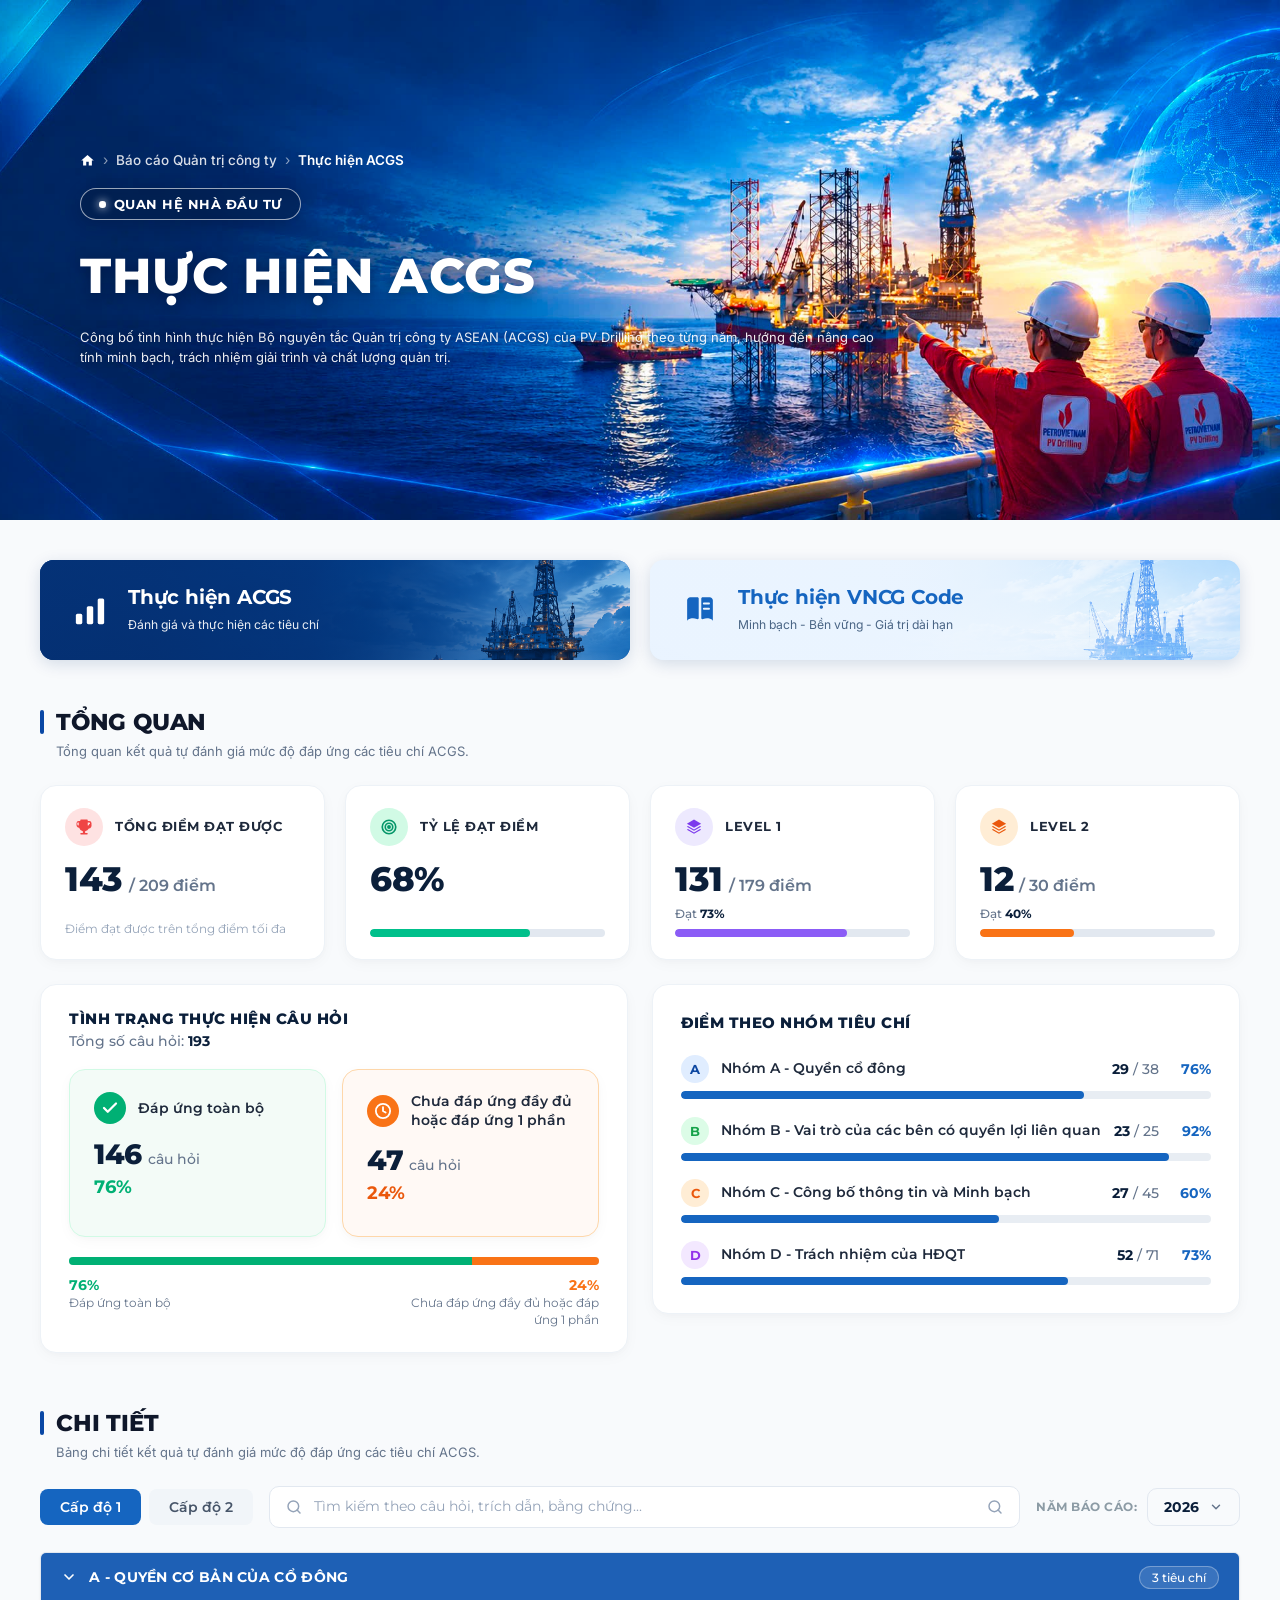
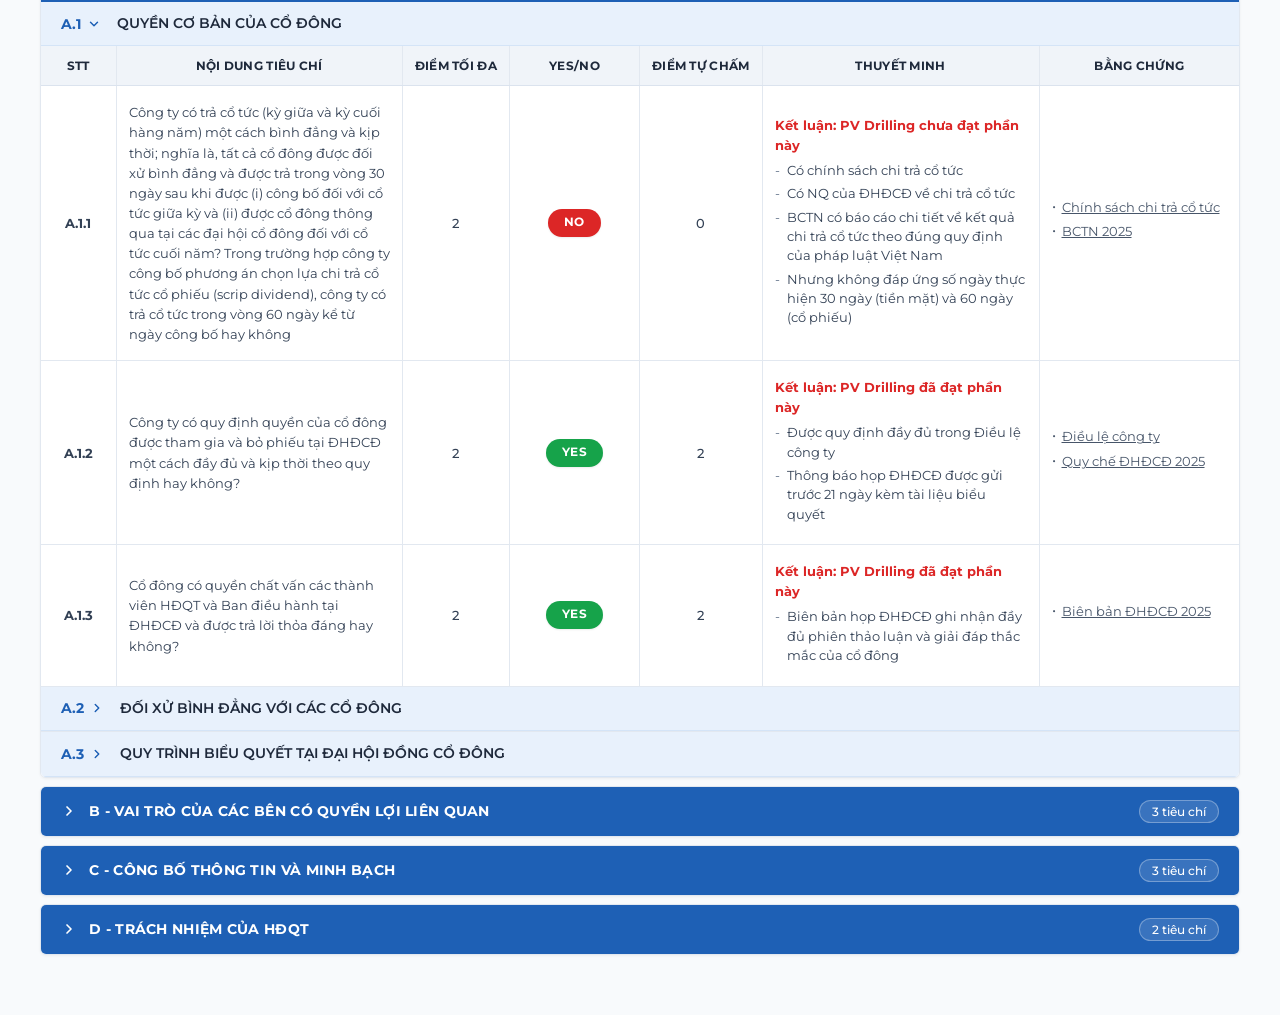
==== layout/Thuc_hien_ACGS/index.html @ 71b79707 "first time push code project" ====
<!DOCTYPE html>
<html lang="vi">

<head>
    <meta charset="UTF-8">
    <meta name="viewport" content="width=device-width, initial-scale=1.0">

    <!-- SEO Meta Tags -->
    <title>Thực hiện ACGS - PV Drilling</title>
    <meta name="description" content="Tổng quan và chi tiết kết quả thực hiện bộ tiêu chí Quản trị công ty theo chuẩn ACGS của PV Drilling.">

    <!--
    ============================================================
    STYLESHEET
    Fonts được nạp tập trung trong design-system/typography.css
    (không cần @import Google Fonts ở đây)
    ============================================================
    -->
    <link rel="stylesheet" href="./style.css">
</head>

<body>

    <!-- ============================================================
         BANNER COMPONENT
         Nội dung nhận props từ script.js → renderBanner()
    ============================================================ -->
    <div id="banner"></div>

    <!-- ============================================================
         MAIN CONTENT
    ============================================================ -->
    <main class="main-content">

        <!-- 1. ACGS Cards (2 card đầu trang) -->
        <div id="acgs-cards-container" class="acgs-cards-grid"></div>

        <!-- 2. SECTION: TỔNG QUAN THỰC HIỆN ACGS -->
        <section class="section-overview" aria-labelledby="overview-heading">

            <!-- Tiêu đề section (SectionTitle component) -->
            <div id="overview-title"></div>

            <!-- 4 Stat Cards: Tổng điểm, Tỷ lệ, Level 1, Level 2 -->
            <div id="stat-cards-overview" class="overview-stats-grid"></div>

            <!-- Khối 2 cột: Tình trạng câu hỏi (Trái) & Điểm theo nhóm tiêu chí (Phải) -->
            <div class="overview-details-grid">

                <!-- Cột trái: Tình trạng thực hiện câu hỏi -->
                <div id="question-status-container"></div>

                <!-- Cột phải: Điểm theo nhóm tiêu chí (CategoryProgress) -->
                <div id="category-progress-container"></div>

            </div>
        </section>

        <!-- 3. SECTION: CHI TIẾT TIÊU CHÍ ACGS -->
        <section class="section-detail" aria-labelledby="detail-heading">

            <!-- Tiêu đề section (SectionTitle component) -->
            <div id="detail-title"></div>

            <!-- Thanh công cụ: Cấp độ 1/2 | Tìm kiếm | Năm báo cáo -->
            <div class="detail-toolbar">

                <!-- Nút chọn Cấp độ -->
                <div class="detail-level-filters" role="group" aria-label="Chọn cấp độ">
                    <button id="btn-level-1" type="button"
                        class="level-filter-btn level-filter-btn--active"
                        data-level="1">
                        Cấp độ 1
                    </button>
                    <button id="btn-level-2" type="button"
                        class="level-filter-btn"
                        data-level="2">
                        Cấp độ 2
                    </button>
                </div>

                <!-- Thanh tìm kiếm (SearchDetail component) -->
                <div id="search-detail-container" class="detail-search-wrap"></div>

                <!-- Dropdown chọn Năm báo cáo -->
                <div class="detail-year-select-wrap">
                    <span class="detail-year-label">NĂM BÁO CÁO:</span>
                    <div class="detail-year-dropdown" id="year-dropdown" tabindex="0"
                        role="button" aria-label="Chọn năm báo cáo">
                        <span class="detail-year-value" id="selected-year">2026</span>
                        <svg class="detail-year-arrow" viewBox="0 0 24 24"
                            width="14" height="14" fill="none"
                            stroke="currentColor" stroke-width="2.5"
                            stroke-linecap="round" stroke-linejoin="round"
                            aria-hidden="true">
                            <polyline points="6 9 12 15 18 9"></polyline>
                        </svg>
                    </div>
                </div>

            </div>

            <!-- Bảng chi tiết tiêu chí 3 cấp (CriteriaAccordion component) -->
            <div id="criteria-accordion-container"></div>

        </section>

    </main>

    <!-- ============================================================
         SCRIPTS — nạp theo đúng thứ tự phụ thuộc
         1. Design System → 2. Components → 3. Mock Data → 4. Screen
    ============================================================ -->

    <!-- 1. Design System: Icons library dùng chung -->
    <script src="../../design-system/icons.js"></script>

    <!-- 2. Component Scripts -->
    <script src="../../component/Banner/Banner.js"></script>
    <script src="../../component/ACGSCard/ACGS.js"></script>
    <script src="../../component/SectionTitle/SectionTitle.js"></script>
    <script src="../../component/StatCard/StatCard.js"></script>
    <script src="../../component/CategoryProgress/CategoryProgress.js"></script>
    <script src="../../component/SearchDetail/SearchDetail.js"></script>
    <script src="../../component/CriteriaAccordion/CriteriaAccordion.js"></script>

    <!-- 3. Mock Data -->
    <script src="../../Mock_Data/DataACGS.js"></script>

    <!-- 4. Screen Script (nạp sau cùng, sau khi tất cả components đã sẵn sàng) -->
    <script src="./script.js"></script>

</body>

</html>
---- layout/Thuc_hien_ACGS/style.css ----
/* ==========================================================================
   LAYOUT STYLES: THỰC HIỆN ACGS
   File: layout/Thuc_hien_ACGS/style.css
   ========================================================================== */

/* 1. Nạp Design System & Global Styles */
@import url('../../design-system/global.css');

/* 2. Nạp Component Styles */
@import url('../../component/Banner/Banner.css');
@import url('../../component/ACGSCard/ACGSCard.css');
@import url('../../component/SectionTitle/SectionTitle.css');
@import url('../../component/StatCard/StatCard.css');
@import url('../../component/CategoryProgress/CategoryProgress.css');
@import url('../../component/SearchDetail/SearchDetail.css');
@import url('../../component/CriteriaAccordion/CriteriaAccordion.css');

/* ==========================================================================
   MAIN LAYOUT CONTAINER
   ========================================================================== */

#banner {
    width: 100%;
}

.main-content {
    max-width: 100%;
    margin: 0;
    padding: var(--space-10, 40px) var(--space-10, 40px) var(--space-15, 60px) var(--space-10, 40px);
}

/* 1. Cards Grid / Container ACGS */
.acgs-cards-grid {
    display: grid;
    grid-template-columns: 1fr 1fr;
    gap: var(--space-5);
    width: 100%;
}

/* 2. Overview Section */
.section-overview {
    margin-top: var(--space-12);
    width: 100%;
}

/* Detail Section */
.section-detail {
    margin-top: var(--space-14);
    width: 100%;
}

/* ==========================================================================
   DETAIL TOOLBAR (Hình 3: Cấp độ 1/2, Tìm kiếm, Năm báo cáo)
   ========================================================================== */
.detail-toolbar {
    display: flex;
    align-items: center;
    gap: var(--space-4);
    margin-top: var(--space-6);
    margin-bottom: var(--space-6);
    width: 100%;
}

/* 1. Nút chọn Cấp độ 1 / Cấp độ 2 */
.detail-level-filters {
    display: flex;
    align-items: center;
    gap: var(--space-2, 8px);
    flex-shrink: 0;
}

.level-filter-btn {
    border: none;
    background-color: var(--color-bg-secondary);
    color: var(--color-text-secondary);
    font-family: var(--font-family-sans);
    font-size: var(--font-size-md);
    font-weight: var(--font-weight-semibold);
    padding: 10px var(--space-5);
    border-radius: var(--radius-lg);
    cursor: pointer;
    transition: background-color var(--transition-base), color var(--transition-base), transform var(--transition-fast);
    user-select: none;
}

.level-filter-btn:hover {
    background-color: var(--color-bg-progress-track);
    color: var(--color-text-heading);
}

.level-filter-btn--active {
    background-color: var(--color-primary);
    color: var(--color-white);
}

.level-filter-btn--active:hover {
    background-color: var(--color-primary-hover);
    color: var(--color-white);
}

/* 2. Ô Tìm kiếm */
.detail-search-wrap {
    flex: 1;
    min-width: 260px;
}

/* 3. Dropdown Năm báo cáo (Hình 2) */
.detail-year-select-wrap {
    display: flex;
    align-items: center;
    gap: 10px;
    flex-shrink: 0;
}

.detail-year-label {
    font-size: var(--font-size-sm);
    font-weight: var(--font-weight-bold);
    color: var(--color-text-dim);
    letter-spacing: var(--letter-spacing-wider);
    text-transform: uppercase;
    font-family: var(--font-family-heading);
    white-space: nowrap;
}

.detail-year-dropdown {
    display: inline-flex;
    align-items: center;
    gap: 10px;
    background-color: var(--color-bg-page);
    border: 1px solid var(--color-border-light);
    border-radius: var(--radius-xl);
    padding: 9px var(--space-4);
    cursor: pointer;
    transition: border-color var(--transition-base), box-shadow var(--transition-base), background-color var(--transition-base);
    user-select: none;
}

.detail-year-dropdown:hover {
    border-color: var(--color-border-default);
    background-color: var(--color-bg-card);
}

.detail-year-dropdown:focus {
    outline: none;
    border-color: var(--color-primary);
    box-shadow: var(--shadow-focus);
}

.detail-year-value {
    font-size: var(--font-size-normal);
    font-weight: var(--font-weight-bold);
    color: var(--color-text-title);
    font-family: var(--font-family-heading);
}

.detail-year-arrow {
    color: var(--color-text-muted);
    transition: transform var(--transition-base);
}

/* 3. 4 Stat Cards Grid (Hình 1) */
.overview-stats-grid {
    display: grid;
    grid-template-columns: repeat(4, 1fr);
    gap: var(--space-5, 20px);
    margin-top: var(--space-6, 24px);
    width: 100%;
}

/* 4. Khối 2 cột: Tình trạng câu hỏi (Trái) & Điểm theo nhóm tiêu chí (Phải) */
.overview-details-grid {
    display: grid;
    grid-template-columns: 1fr 1fr;
    gap: var(--space-6);
    margin-top: var(--space-6);
    width: 100%;
    align-items: stretch;
}

/* ==========================================================================
   5. CARD TÌNH TRẠNG THỰC HIỆN CÂU HỎI (Cột trái)
   ========================================================================== */
.question-status-card {
    background-color: var(--color-bg-card);
    border: 1px solid var(--color-border-subtle);
    border-radius: var(--radius-3xl);
    padding: var(--space-6) var(--space-7);
    box-shadow: var(--shadow-card);
    display: flex;
    flex-direction: column;
    justify-content: space-between;
    gap: var(--space-5);
    height: 100%;
    transition: transform var(--transition-smooth), box-shadow var(--transition-smooth);
}

.question-status-card:hover {
    box-shadow: var(--shadow-card-hover);
}

.question-status-header {
    display: flex;
    flex-direction: column;
    gap: var(--space-1);
}

.question-status-title {
    margin: 0;
    font-size: var(--font-size-lg);
    font-weight: var(--font-weight-extrabold);
    color: var(--color-text-title);
    letter-spacing: var(--letter-spacing-wider);
    text-transform: uppercase;
    line-height: var(--line-height-heading);
}

.question-status-subtitle {
    margin: 0;
    font-size: var(--font-size-md);
    color: var(--color-text-muted);
    font-weight: var(--font-weight-medium);
}

.question-status-subtitle b {
    color: var(--color-text-title);
    font-weight: var(--font-weight-bold);
}

.question-status-cards-grid {
    display: grid;
    grid-template-columns: 1fr 1fr;
    gap: var(--space-4);
}

/* Thanh phân bổ xếp chồng (Stacked Bar) & Chú thích */
.question-status-progress-wrap {
    display: flex;
    flex-direction: column;
    gap: var(--space-3);
    margin-top: auto;
}

.question-status-stacked-bar {
    width: 100%;
    height: 8px;
    border-radius: var(--radius-full);
    overflow: hidden;
    display: flex;
    background-color: var(--color-bg-progress-track);
}

.stacked-bar-segment--green {
    background-color: var(--color-success-accent);
    height: 100%;
    transition: width var(--transition-progress);
}

.stacked-bar-segment--orange {
    background-color: var(--color-warning-bright);
    height: 100%;
    transition: width var(--transition-progress);
}

.question-status-legend {
    display: flex;
    justify-content: space-between;
    align-items: flex-start;
}

.legend-item {
    display: flex;
    flex-direction: column;
    gap: 2px;
}

.legend-item--right {
    text-align: right;
    align-items: flex-end;
}

.legend-percent {
    font-size: var(--font-size-md);
    font-weight: var(--font-weight-bold);
    font-family: var(--font-family-heading);
}

.legend-percent--green {
    color: var(--color-success-accent);
}

.legend-percent--orange {
    color: var(--color-warning-bright);
}

.legend-label {
    font-size: var(--font-size-sm);
    color: var(--color-text-muted);
    line-height: var(--line-height-heading);
    max-width: 200px;
}

/* ==========================================================================
   6. RESPONSIVE BREAKPOINTS
   ========================================================================== */
@media (max-width: 1180px) {
    .overview-stats-grid {
        grid-template-columns: repeat(2, 1fr);
    }

    .overview-details-grid {
        grid-template-columns: 1fr;
    }
}

@media (max-width: 900px) {
    .detail-toolbar {
        flex-wrap: wrap;
    }

    .detail-search-wrap {
        order: 3;
        flex-basis: 100%;
        width: 100%;
    }
}

@media (max-width: 768px) {
    .main-content {
        padding: var(--space-7) var(--space-5) var(--space-12) var(--space-5);
    }

    .acgs-cards-grid {
        grid-template-columns: 1fr;
        gap: var(--space-4);
    }

    .question-status-cards-grid {
        grid-template-columns: 1fr;
    }
}

@media (max-width: 580px) {
    .overview-stats-grid {
        grid-template-columns: 1fr;
    }

    .main-content {
        padding: var(--space-5) var(--space-4) 36px var(--space-4);
    }
}
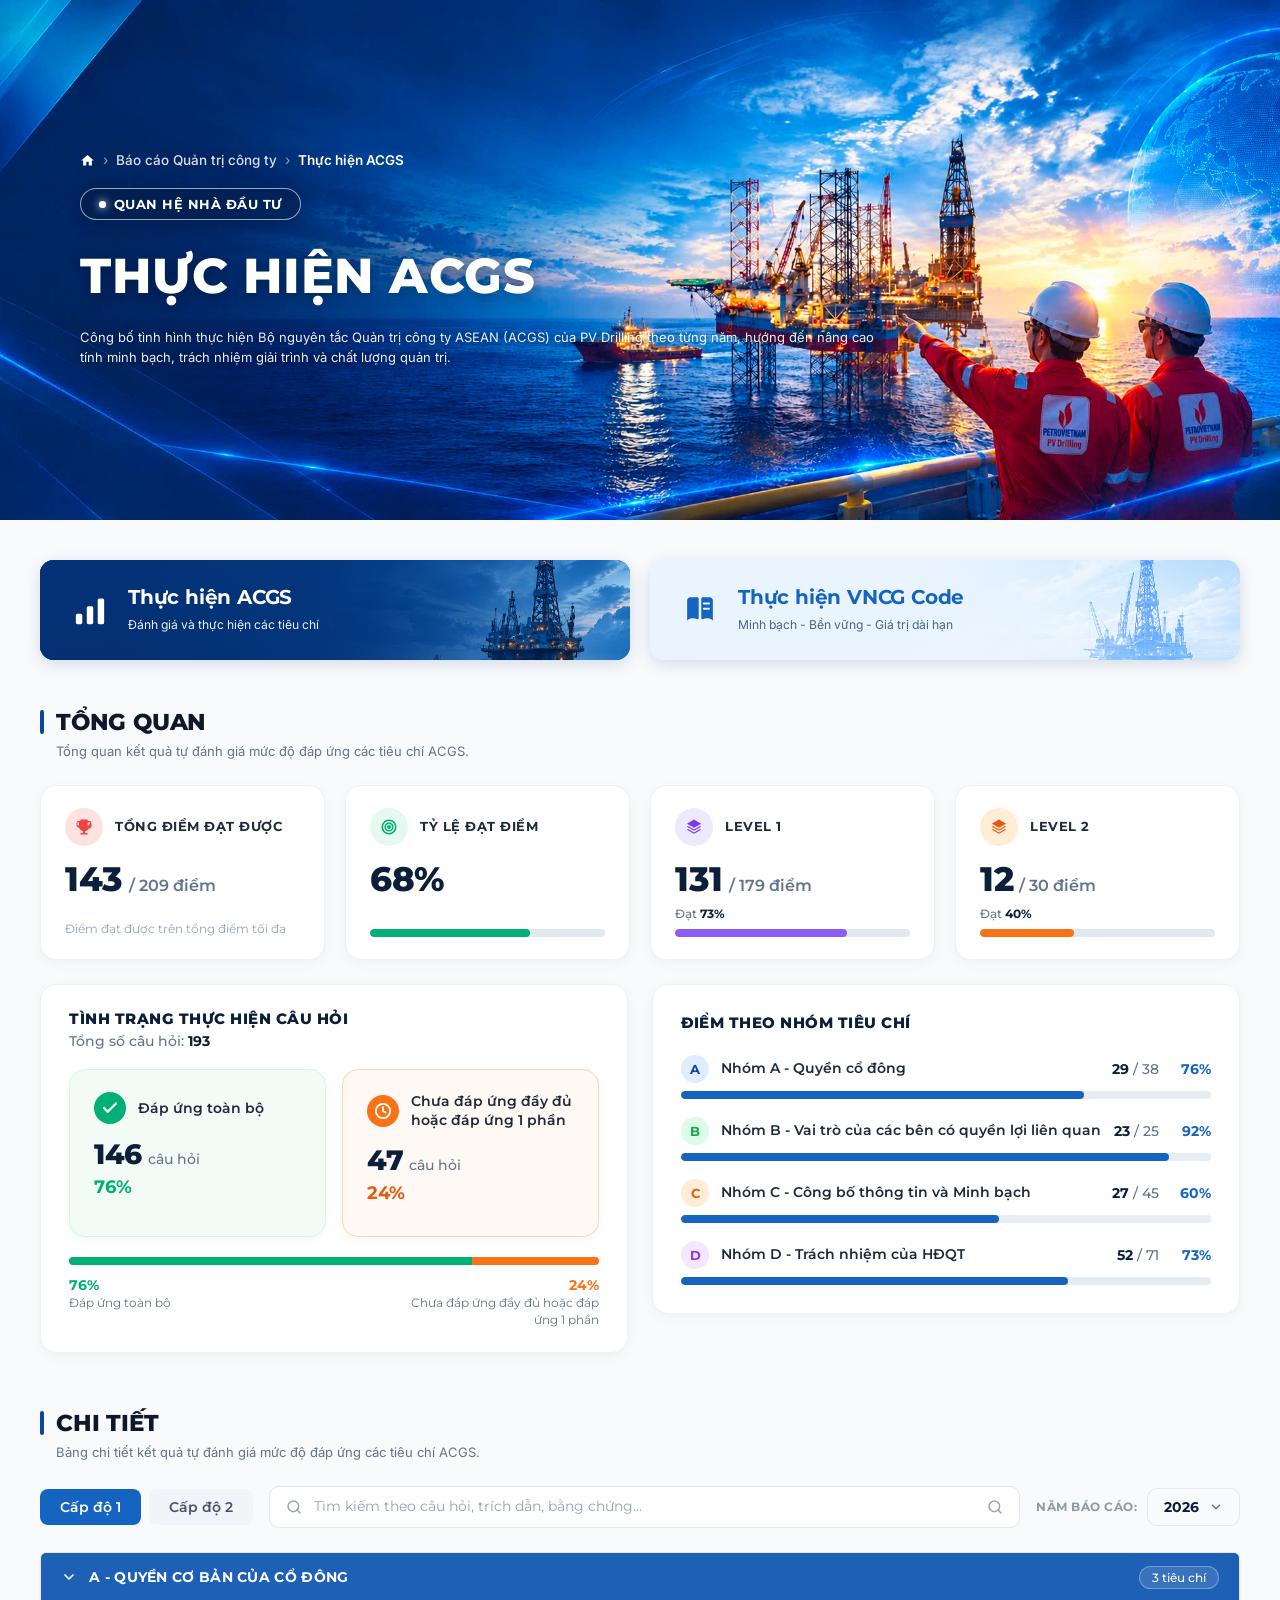
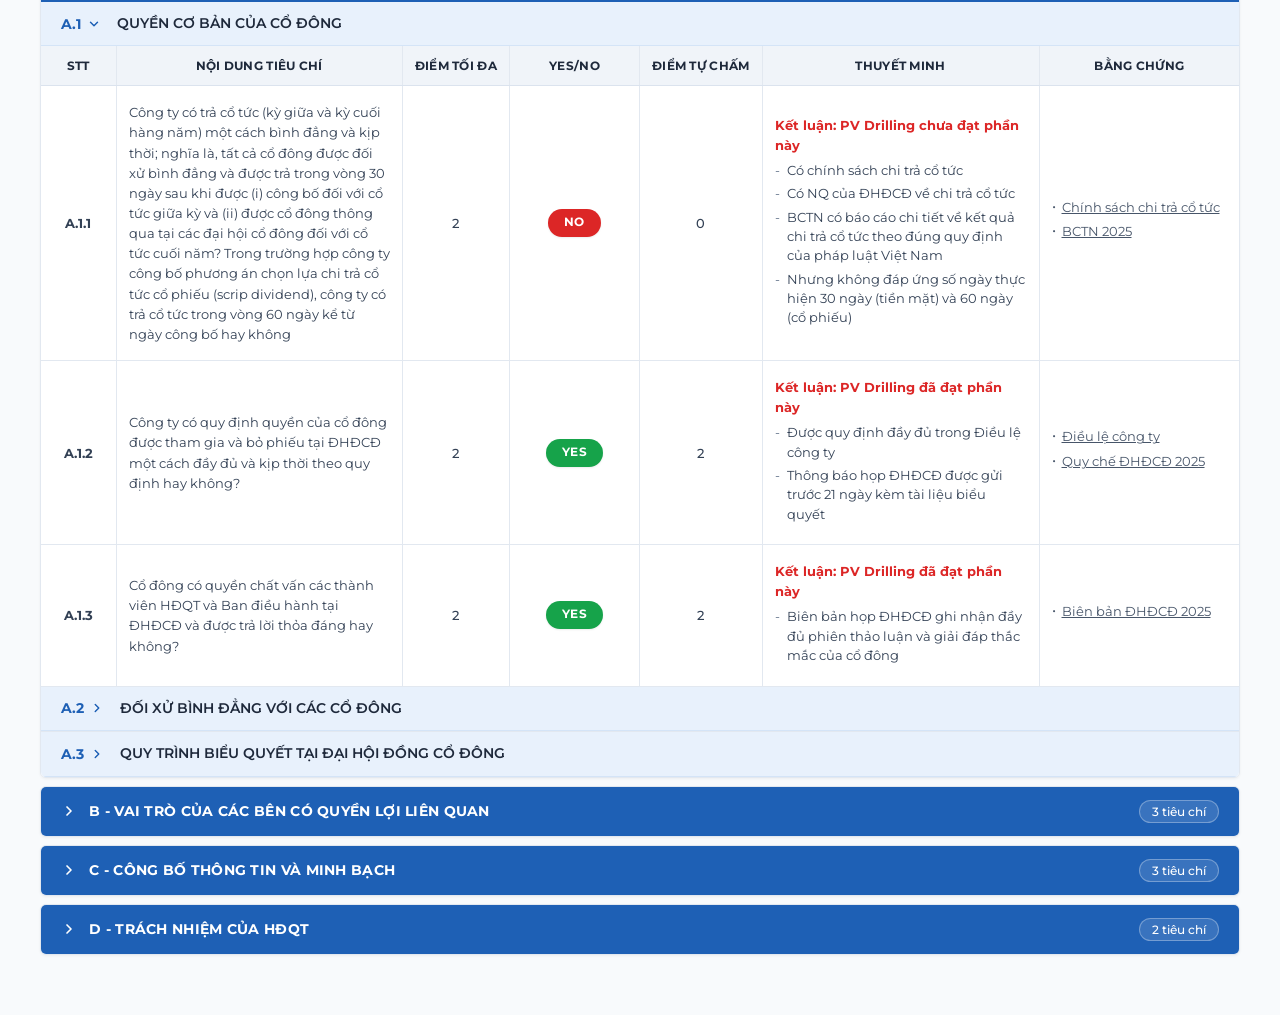
==== commit 48d4dc28: "done screen Vncg code" ====
--- a/layout/Thuc_hien_ACGS/index.html
+++ b/layout/Thuc_hien_ACGS/index.html
@@ -4,32 +4,15 @@
 <head>
     <meta charset="UTF-8">
     <meta name="viewport" content="width=device-width, initial-scale=1.0">
-
-    <!-- SEO Meta Tags -->
     <title>Thực hiện ACGS - PV Drilling</title>
-    <meta name="description" content="Tổng quan và chi tiết kết quả thực hiện bộ tiêu chí Quản trị công ty theo chuẩn ACGS của PV Drilling.">
-
-    <!--
-    ============================================================
-    STYLESHEET
-    Fonts được nạp tập trung trong design-system/typography.css
-    (không cần @import Google Fonts ở đây)
-    ============================================================
-    -->
+    <meta name="description"
+        content="Tổng quan và chi tiết kết quả thực hiện bộ tiêu chí Quản trị công ty theo chuẩn ACGS của PV Drilling.">
     <link rel="stylesheet" href="./style.css">
 </head>
 
 <body>
 
-    <!-- ============================================================
-         BANNER COMPONENT
-         Nội dung nhận props từ script.js → renderBanner()
-    ============================================================ -->
     <div id="banner"></div>
-
-    <!-- ============================================================
-         MAIN CONTENT
-    ============================================================ -->
     <main class="main-content">
 
         <!-- 1. ACGS Cards (2 card đầu trang) -->
@@ -67,14 +50,11 @@
 
                 <!-- Nút chọn Cấp độ -->
                 <div class="detail-level-filters" role="group" aria-label="Chọn cấp độ">
-                    <button id="btn-level-1" type="button"
-                        class="level-filter-btn level-filter-btn--active"
+                    <button id="btn-level-1" type="button" class="level-filter-btn level-filter-btn--active"
                         data-level="1">
                         Cấp độ 1
                     </button>
-                    <button id="btn-level-2" type="button"
-                        class="level-filter-btn"
-                        data-level="2">
+                    <button id="btn-level-2" type="button" class="level-filter-btn" data-level="2">
                         Cấp độ 2
                     </button>
                 </div>
@@ -85,13 +65,11 @@
                 <!-- Dropdown chọn Năm báo cáo -->
                 <div class="detail-year-select-wrap">
                     <span class="detail-year-label">NĂM BÁO CÁO:</span>
-                    <div class="detail-year-dropdown" id="year-dropdown" tabindex="0"
-                        role="button" aria-label="Chọn năm báo cáo">
+                    <div class="detail-year-dropdown" id="year-dropdown" tabindex="0" role="button"
+                        aria-label="Chọn năm báo cáo">
                         <span class="detail-year-value" id="selected-year">2026</span>
-                        <svg class="detail-year-arrow" viewBox="0 0 24 24"
-                            width="14" height="14" fill="none"
-                            stroke="currentColor" stroke-width="2.5"
-                            stroke-linecap="round" stroke-linejoin="round"
+                        <svg class="detail-year-arrow" viewBox="0 0 24 24" width="14" height="14" fill="none"
+                            stroke="currentColor" stroke-width="2.5" stroke-linecap="round" stroke-linejoin="round"
                             aria-hidden="true">
                             <polyline points="6 9 12 15 18 9"></polyline>
                         </svg>
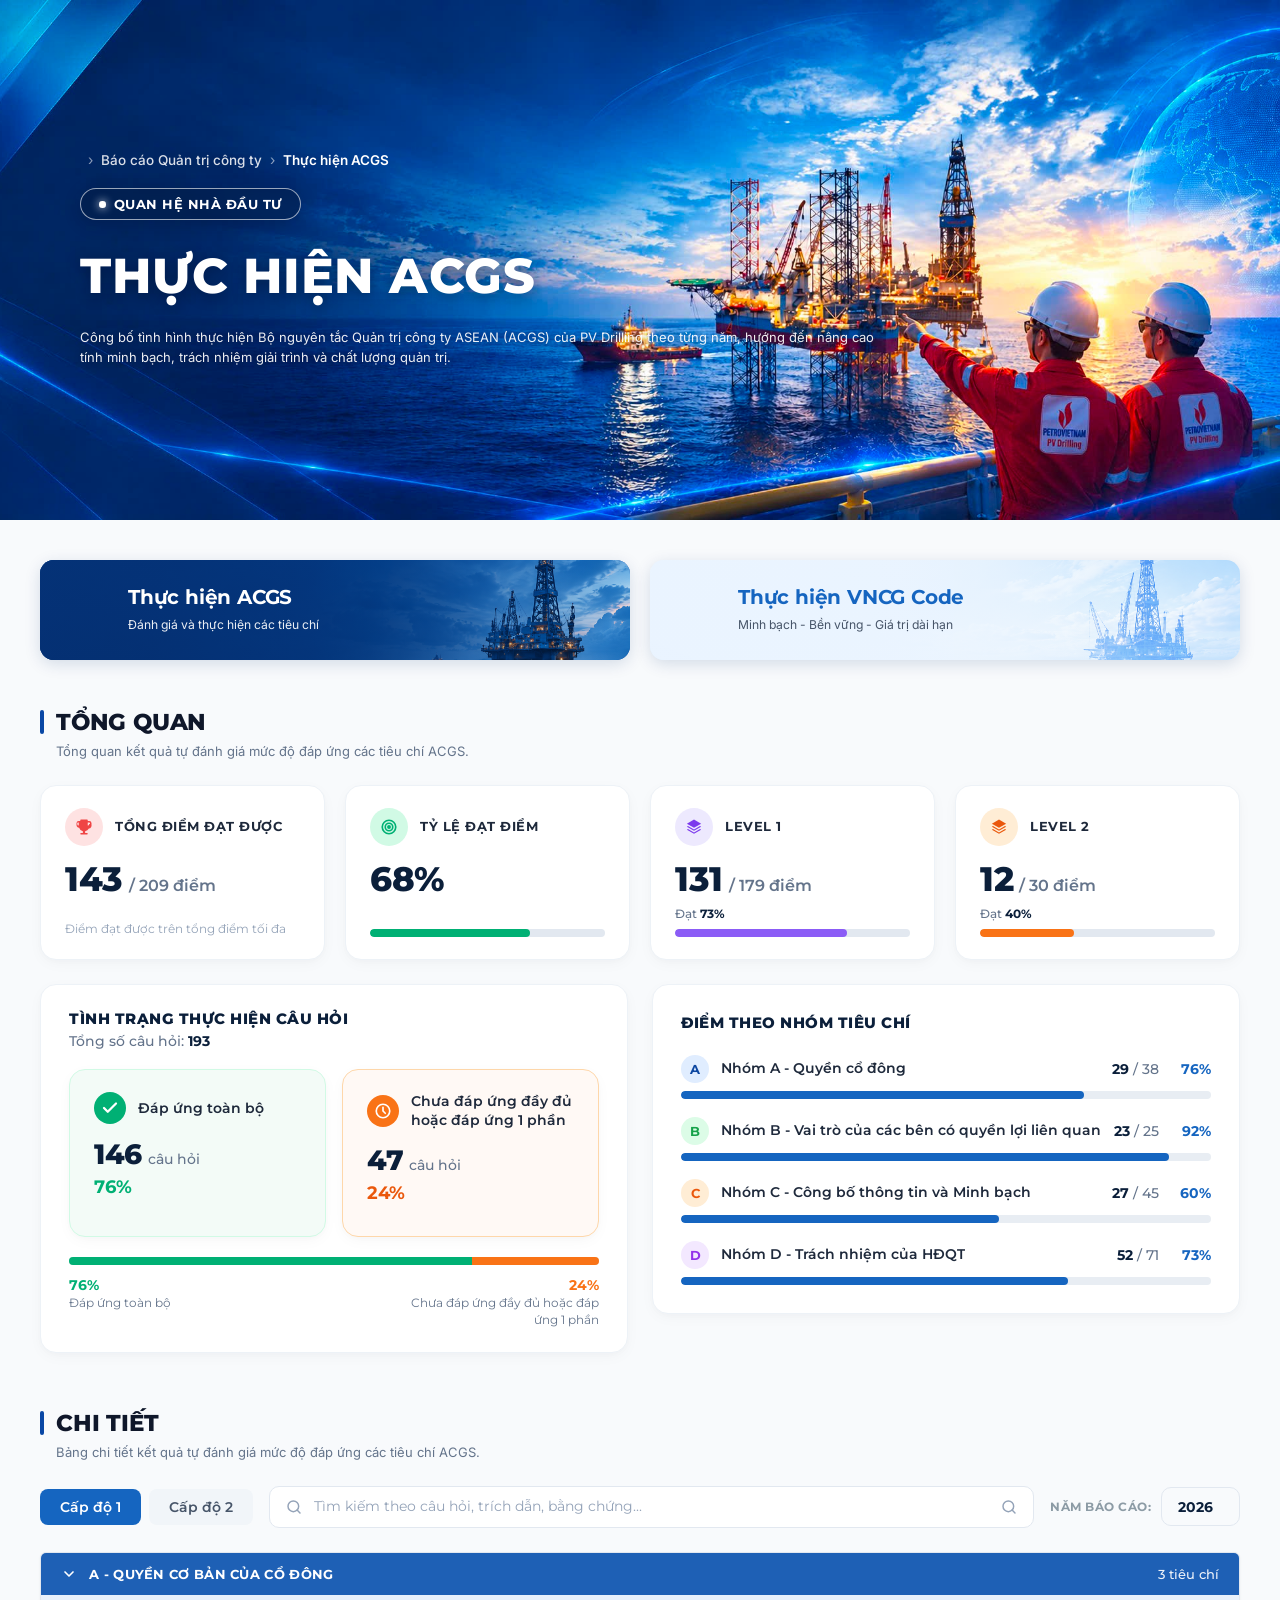
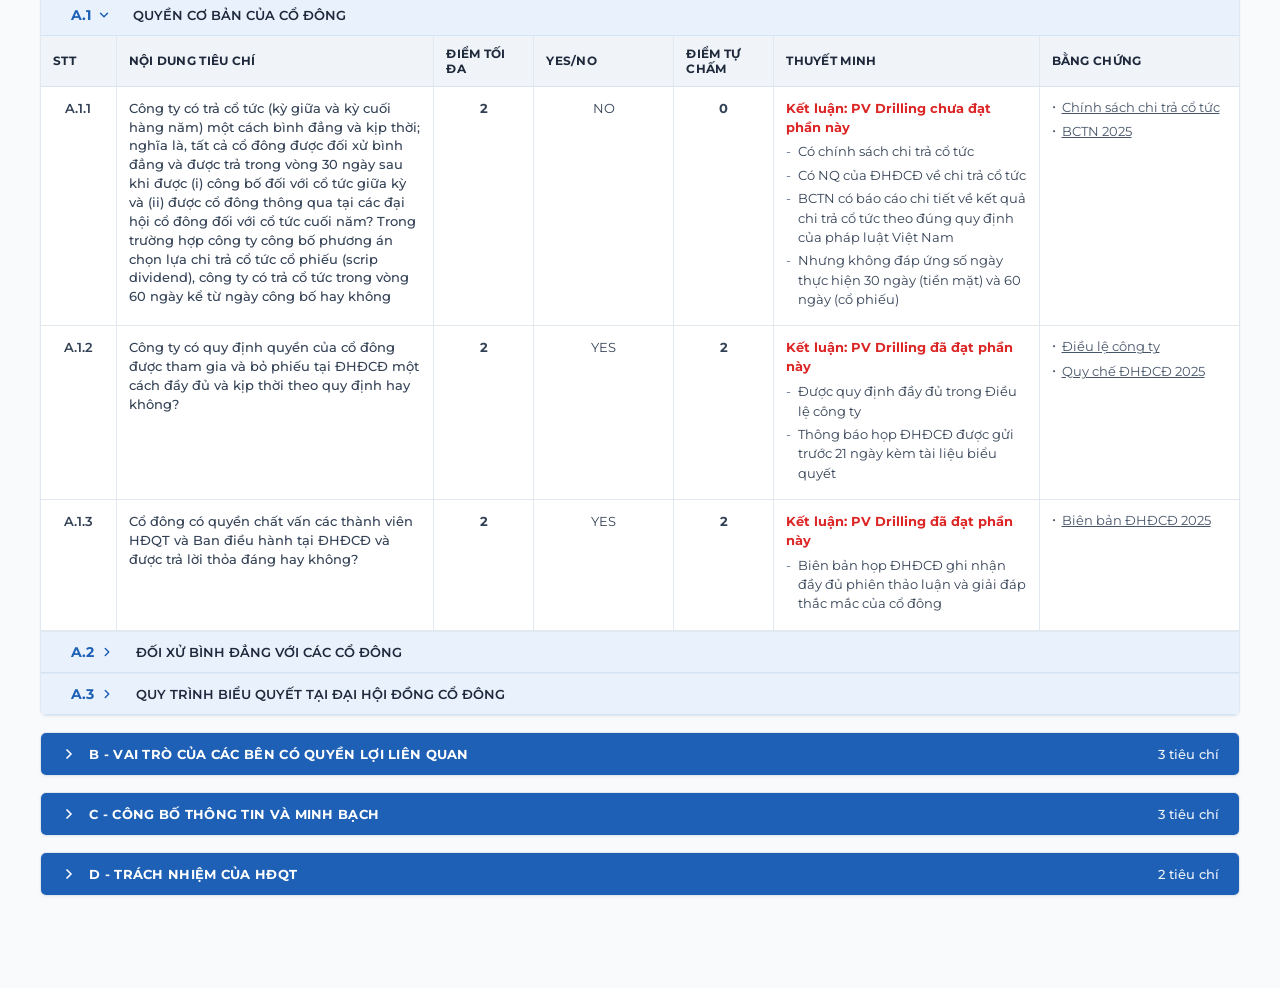
==== commit 120846e2: "update follows design system" ====
--- a/layout/Thuc_hien_ACGS/index.html
+++ b/layout/Thuc_hien_ACGS/index.html
@@ -68,11 +68,7 @@
                     <div class="detail-year-dropdown" id="year-dropdown" tabindex="0" role="button"
                         aria-label="Chọn năm báo cáo">
                         <span class="detail-year-value" id="selected-year">2026</span>
-                        <svg class="detail-year-arrow" viewBox="0 0 24 24" width="14" height="14" fill="none"
-                            stroke="currentColor" stroke-width="2.5" stroke-linecap="round" stroke-linejoin="round"
-                            aria-hidden="true">
-                            <polyline points="6 9 12 15 18 9"></polyline>
-                        </svg>
+                        <span class="detail-year-arrow-wrap"></span>
                     </div>
                 </div>
 
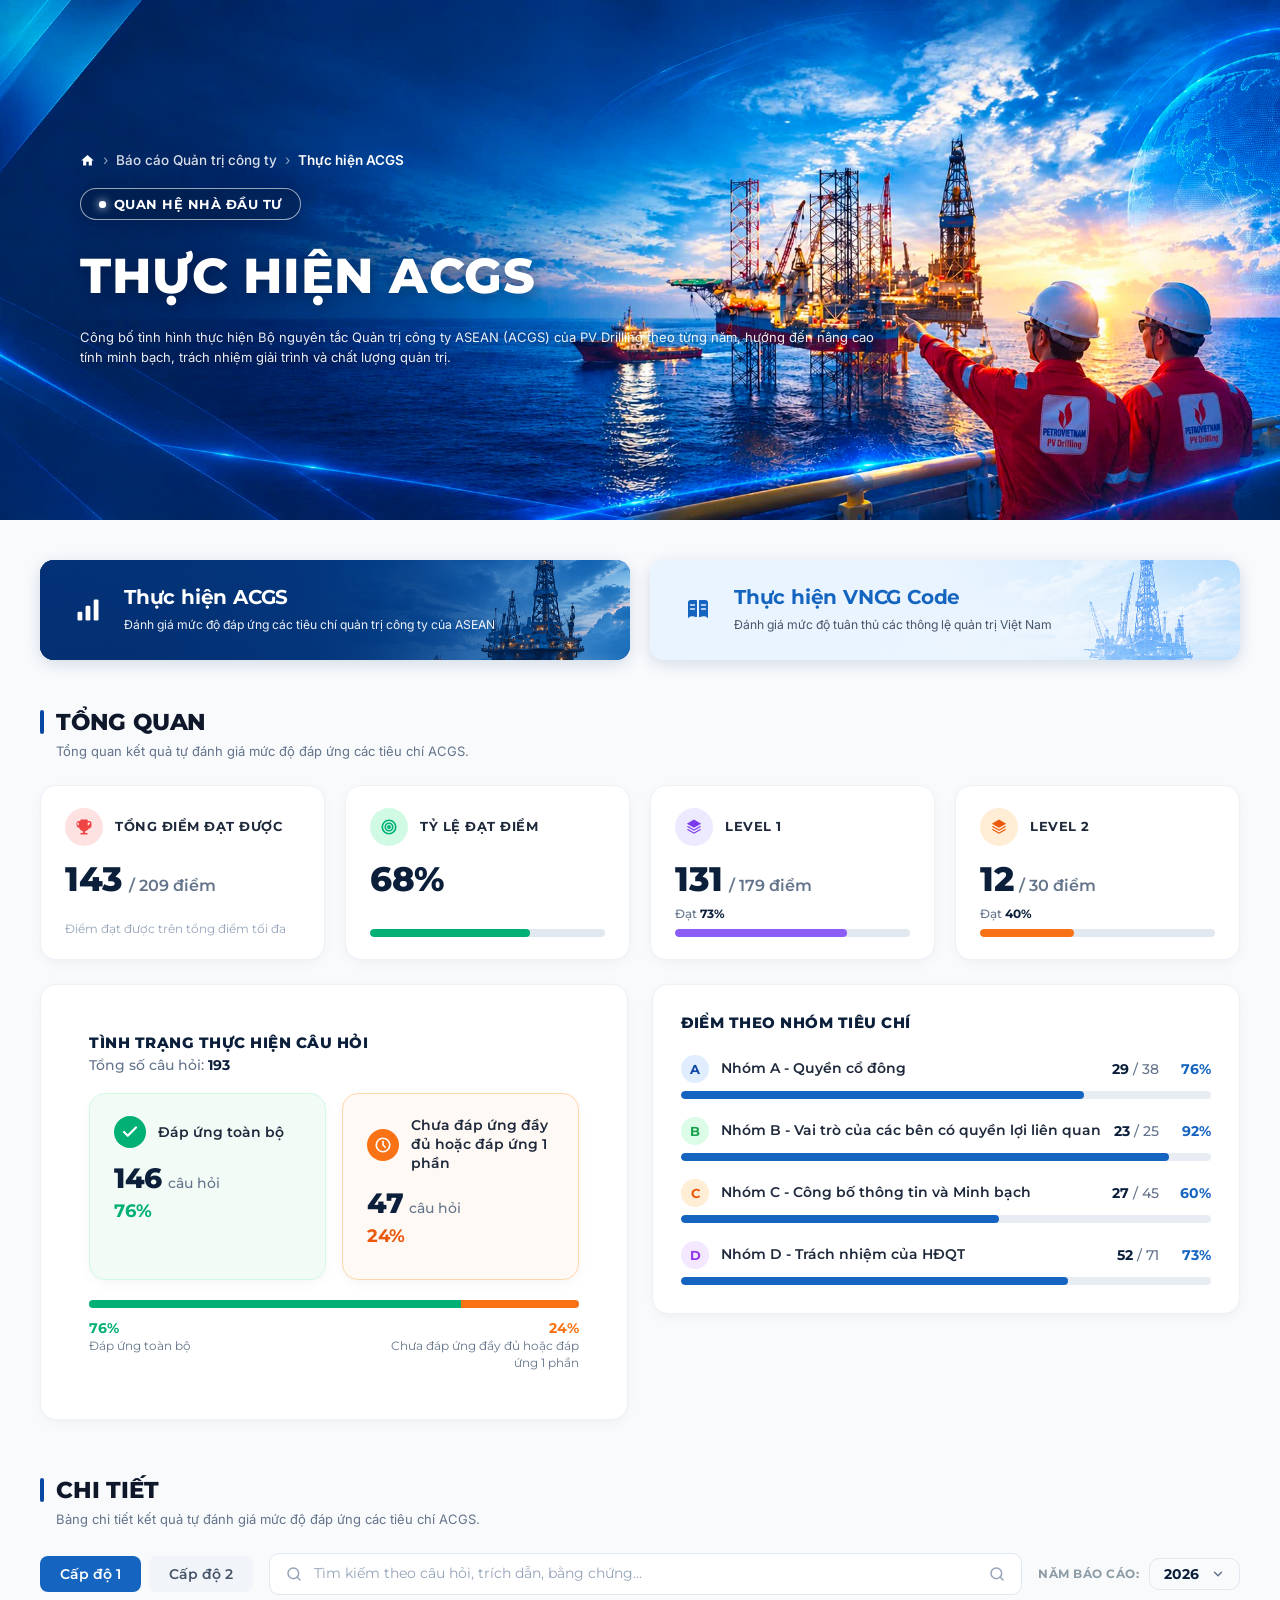
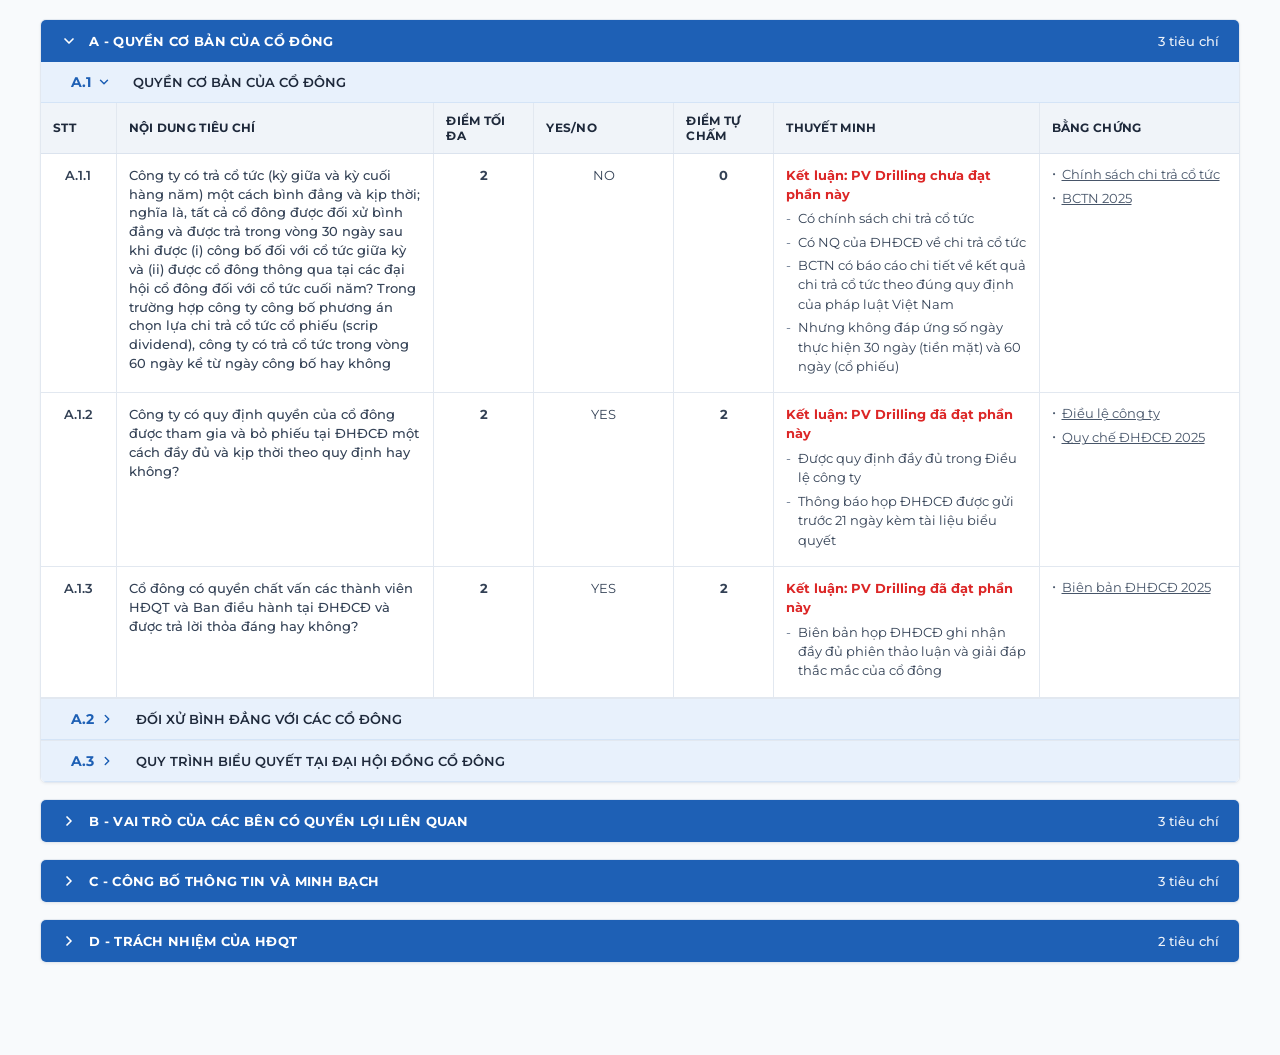
==== commit f984e812: "update project" ====
--- a/layout/Thuc_hien_ACGS/index.html
+++ b/layout/Thuc_hien_ACGS/index.html
@@ -68,7 +68,11 @@
                     <div class="detail-year-dropdown" id="year-dropdown" tabindex="0" role="button"
                         aria-label="Chọn năm báo cáo">
                         <span class="detail-year-value" id="selected-year">2026</span>
-                        <span class="detail-year-arrow-wrap"></span>
+                        <span class="detail-year-arrow-wrap">
+                            <svg class="detail-year-arrow" viewBox="0 0 24 24" fill="none" stroke="currentColor" stroke-width="2.5" stroke-linecap="round" stroke-linejoin="round">
+                                <polyline points="6 9 12 15 18 9"></polyline>
+                            </svg>
+                        </span>
                     </div>
                 </div>
 
--- a/layout/Thuc_hien_ACGS/style.css
+++ b/layout/Thuc_hien_ACGS/style.css
@@ -115,7 +115,7 @@
 .detail-year-label {
     font-size: var(--font-size-sm);
     font-weight: var(--font-weight-bold);
-    color: var(--color-text-dim);
+    color: var(--color-text-dim, #708099);
     letter-spacing: var(--letter-spacing-wider);
     text-transform: uppercase;
     font-family: var(--font-family-heading);
@@ -125,19 +125,19 @@
 .detail-year-dropdown {
     display: inline-flex;
     align-items: center;
-    gap: 10px;
-    background-color: var(--color-bg-page);
-    border: 1px solid var(--color-border-light);
-    border-radius: var(--radius-xl);
-    padding: 9px var(--space-4);
+    gap: 12px;
+    background-color: var(--color-bg-page, #f8fafd);
+    border: 1px solid var(--color-border-light, #e2e8f0);
+    border-radius: var(--radius-xl, 12px);
+    padding: 8px 14px;
     cursor: pointer;
     transition: border-color var(--transition-base), box-shadow var(--transition-base), background-color var(--transition-base);
     user-select: none;
 }
 
 .detail-year-dropdown:hover {
-    border-color: var(--color-border-default);
-    background-color: var(--color-bg-card);
+    border-color: var(--color-border-default, #cbd5e1);
+    background-color: var(--color-bg-card, #ffffff);
 }
 
 .detail-year-dropdown:focus {
@@ -147,15 +147,32 @@
 }
 
 .detail-year-value {
-    font-size: var(--font-size-normal);
+    font-size: var(--font-size-normal, 15px);
     font-weight: var(--font-weight-bold);
-    color: var(--color-text-title);
+    color: var(--color-text-title, #1c2a38);
     font-family: var(--font-family-heading);
+    line-height: 1;
+}
+
+.detail-year-arrow-wrap {
+    display: inline-flex;
+    align-items: center;
+    justify-content: center;
+    width: 14px;
+    height: 14px;
+    flex-shrink: 0;
 }
 
 .detail-year-arrow {
-    color: var(--color-text-muted);
+    width: 14px;
+    height: 14px;
+    color: var(--color-text-muted, #4a5568);
     transition: transform var(--transition-base);
+    display: block;
+}
+
+.detail-year-dropdown.is-open .detail-year-arrow {
+    transform: rotate(180deg);
 }
 
 /* 3. 4 Stat Cards Grid (Hình 1) */
@@ -184,7 +201,7 @@
     background-color: var(--color-bg-card);
     border: 1px solid var(--color-border-subtle);
     border-radius: var(--radius-3xl);
-    padding: var(--space-6) var(--space-7);
+    padding: var(--space-12);
     box-shadow: var(--shadow-card);
     display: flex;
     flex-direction: column;
